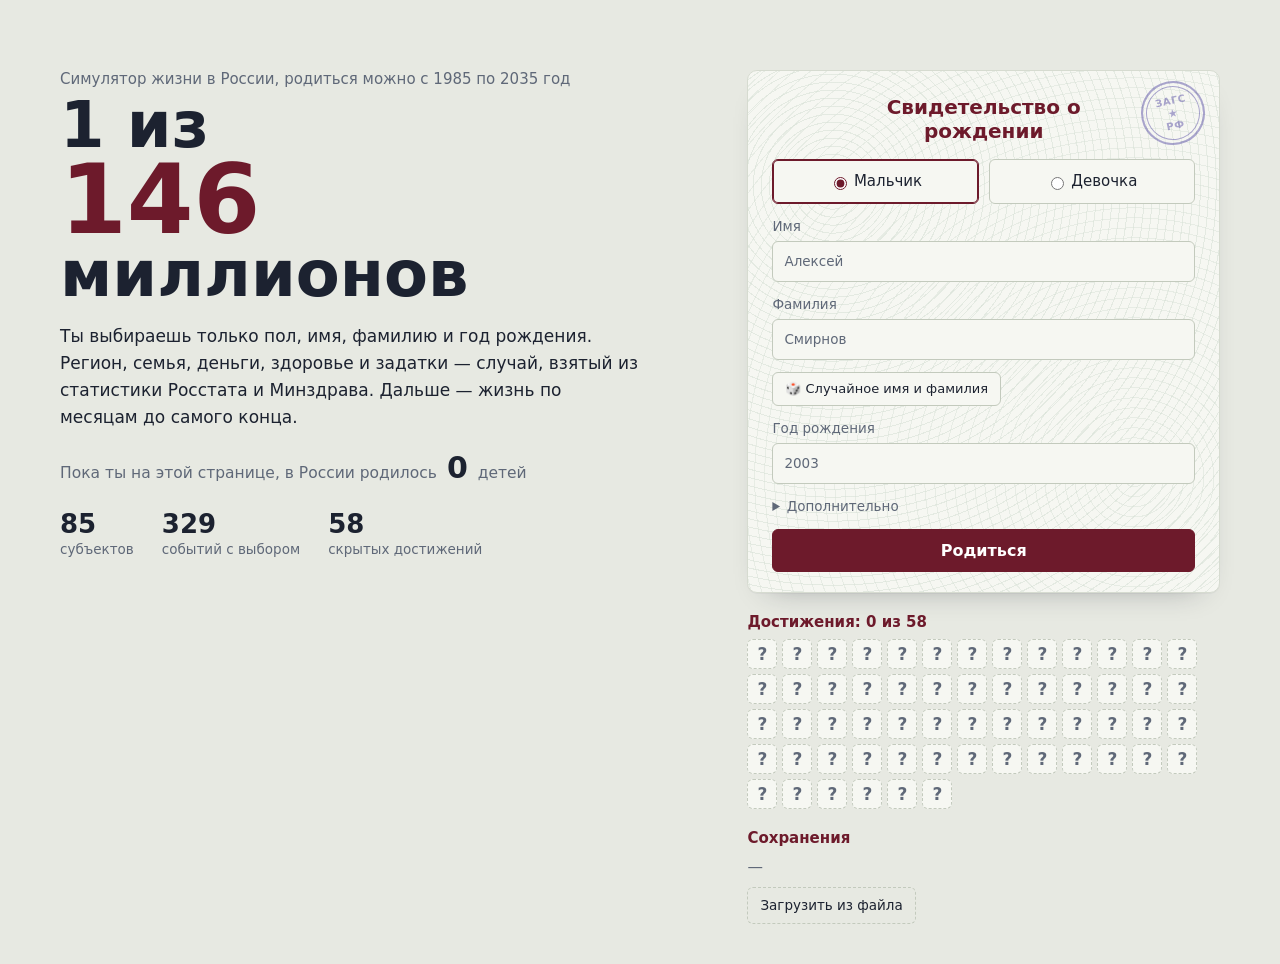
==== index.html @ ae1ee469 "1 из 146 миллионов — симулятор жизни в России Co-Authored-By: Claude Opus 5.5 <noreply@anthropic.com" ====
<!doctype html>
<html lang="ru">
<head>
<meta charset="utf-8">
<meta name="viewport" content="width=device-width, initial-scale=1">
<title>1 из 146 миллионов</title>
<link rel="stylesheet" href="css/style.css?v=18">
<link rel="icon" href="data:image/svg+xml,%3Csvg xmlns='http://www.w3.org/2000/svg' viewBox='0 0 64 64'%3E%3Ccircle cx='32' cy='32' r='30' fill='%23a3321f'/%3E%3Ctext x='32' y='44' font-family='Georgia,serif' font-size='34' font-weight='700' text-anchor='middle' fill='%23fbf8f2'%3E1%3C/text%3E%3C/svg%3E">
</head>
<body>
<main id="app">

<section id="setup" class="screen">
  <div class="hero">
    <div class="eyebrow">Симулятор жизни в России, родиться можно с 1985 по 2035 год</div>
    <h1>1 из <span>146</span> миллионов</h1>
    <p class="lead">Ты выбираешь только пол, имя, фамилию и год рождения. Регион, семья, деньги, здоровье и задатки — случай, взятый из статистики Росстата и Минздрава. Дальше — жизнь по месяцам до самого конца.</p>
    <div class="ticker">Пока ты на этой странице, в России родилось <b id="bornNow">0</b> <span id="bornWord">детей</span></div>
    <div class="facts">
      <div><b>85</b>субъектов</div>
      <div><b id="evCount">~150</b>событий с выбором</div>
      <div><b id="achTotal">?</b>скрытых достижений</div>
    </div>
  </div>
  <div>
    <div class="card cert">
      <div class="cert-title">Свидетельство о рождении</div>
      <form id="birthForm">
        <div class="row">
          <label><input type="radio" name="sex" value="m" checked> Мальчик</label>
          <label><input type="radio" name="sex" value="f"> Девочка</label>
        </div>
        <label>Имя <input id="fName" required maxlength="30" value="Алексей"></label>
        <label>Фамилия <input id="lName" required maxlength="40" value="Смирнов"></label>
        <button type="button" id="btnRandName" class="rand">🎲 Случайное имя и фамилия</button>
        <label>Год рождения <input id="bYear" type="number" min="1985" max="2035" value="2003" required></label>
        <details><summary>Дополнительно</summary>
          <label>Seed (число, для воспроизводимой жизни) <input id="seed" type="number" placeholder="случайный"></label>
        </details>
        <button type="submit" class="primary">Родиться</button>
      </form>
      <div class="stamp" aria-hidden="true"><span>ЗАГС</span><b>★</b><span>РФ</span></div>
    </div>
    <div class="saves-block">
      <h3 id="achHead">Достижения</h3>
      <div id="achLobby" class="ach-grid"></div>
    </div>
    <div class="saves-block">
      <h3>Сохранения</h3>
      <div id="saves" class="muted">—</div>
      <label class="filebtn">Загрузить из файла <input type="file" id="importFile" accept=".json"></label>
    </div>
  </div>
</section>

<section id="game" class="screen hidden">
  <header class="top">
    <div class="controls">
      <button id="btnPlay" title="Пауза / продолжить (пробел)">▶</button>
      <span class="speeds" id="speeds"></span>
      <span class="small muted ctl" id="spdNote">дней в секунду</span><span id="spy" hidden></span><span id="spyVal" hidden></span>
      <label class="small ctl" title="Клавиша A"><input type="checkbox" id="auto"> Автопилот</label>
      <label class="small ctl" title="Рутинные решения (врачи, отпуск, ГИБДД) принимаются сами, важные — спрашиваются"><input type="checkbox" id="minorAuto" checked> Мелочи — сами</label>
    </div>
    <div class="controls">
      <button id="btnStep" title="Один месяц">+1 месяц</button>
      <button id="btnAch" title="Достижения этой жизни">Достижения <b id="achN">0</b></button>
      <button id="btnFocus" title="Выбрать, чем заниматься, не дожидаясь дня рождения (F)">Сменить фокус</button>
      <button id="btnSave">Сохранить</button>
      <button id="btnExport">Экспорт</button>
      <button id="btnNew">Новая жизнь</button>
    </div>
  </header>
  <div class="layout">
    <aside class="passport" id="passport">
      <div class="pp-head"><span>Российская Федерация</span><span id="ppNo"></span></div>
      <div class="pp-body">
        <div class="pp-photo" id="ppPhoto"></div>
        <dl class="pp-fields" id="ppFields"></dl>
      </div>
      <div id="hName" class="pp-name"></div>
      <div id="hInfo" class="pp-now"></div>
      <div id="ppJob" class="pp-job"></div>
      <div id="bars" class="bars"></div>
      <div id="ppStamps" class="pp-stamps"></div>
    </aside>
    <div class="col log" id="log"></div>
    <div class="col side">
      <div class="panel"><h3 id="budgetTitle">Бюджет семьи (в месяц)</h3><div id="budget"></div></div>
      <div class="panel"><h3>Здоровье</h3><div id="health"></div></div>
      <details class="panel" id="leisurePanel" open><summary><h3>Свободное время</h3><span class="small muted" id="leisFree"></span></summary><div id="leisure"></div></details>
      <div class="panel"><h3>Семья</h3><div id="family"></div></div>
      <div class="panel"><h3>Учёба и занятия</h3><div id="edu"></div></div>
      <div class="panel"><h3>Характер</h3><div id="traits"></div></div>
    </div>
  </div>
</section>

<div id="roulette" class="roulette hidden" aria-live="polite">
  <div class="rl-card">
    <h2 id="rlTitle">Где ты родишься</h2>
    <div class="reels" id="reels"></div>
    <p class="rl-note" id="rlNote">Регион, город и семья выпадают с теми же шансами, что у настоящих детей, родившихся в этом году.</p>
    <div class="rl-actions"><button id="rlSkip">Пропустить</button><button id="rlGo" class="primary" disabled>Начать жизнь</button></div>
  </div>
</div>

<section id="report" class="screen hidden"></section>

<div id="toasts" class="toasts" aria-live="polite"></div>
<div id="modal" class="modal hidden"><div class="box" id="modalBox"></div></div>
</main>

<script src="js/core/rng.js"></script>
<script src="js/data/regions.js"></script>
<script src="js/data/subjects.js"></script>
<script src="js/data/people.js"></script>
<script src="js/data/demography.js"></script>
<script src="js/data/economy.js"></script>
<script src="js/data/history.js"></script>
<script src="js/data/medical.js"></script>
<script src="js/data/childhood.js"></script>
<script src="js/data/events.js"></script>
<script src="js/data/teen.js"></script>
<script src="js/data/events_teen.js"></script>
<script src="js/data/young.js"></script>
<script src="js/data/events_young.js"></script>
<script src="js/data/adult.js"></script>
<script src="js/data/events_adult.js"></script>
<script src="js/data/ownfamily.js"></script>
<script src="js/data/events_family.js"></script>
<script src="js/data/old.js"></script>
<script src="js/data/events_old.js"></script>
<script src="js/data/diseases.js"></script>
<script src="js/data/law.js"></script>
<script src="js/data/focuses.js"></script>
<script src="js/data/careers.js"></script>
<script src="js/data/politics.js"></script>
<script src="js/data/money.js"></script>
<script src="js/data/events_life.js"></script>
<script src="js/data/deathcauses.js"></script>
<script src="js/data/diseases_ext.js"></script>
<script src="js/data/ethnic.js"></script>
<script src="js/data/focuses_ext.js"></script>
<script src="js/data/sport.js"></script>
<script src="js/data/universities.js"></script>
<script src="js/data/elections.js"></script>
<script src="js/data/events_kin.js"></script>
<script src="js/data/events_careers.js"></script>
<script src="js/data/career_focuses.js"></script>
<script src="js/data/professions_ext.js"></script>
<script src="js/data/career_focus.js"></script>
<script src="js/data/ext_glue.js"></script>
<script src="js/data/leisure.js"></script>
<script src="js/data/era.js"></script>
<script src="js/data/fixes.js"></script>
<script src="js/sim/world.js"></script>
<script src="js/sim/mortality.js"></script>
<script src="js/sim/state.js"></script>
<script src="js/sim/birth.js"></script>
<script src="js/sim/economy.js"></script>
<script src="js/sim/health.js"></script>
<script src="js/sim/family.js"></script>
<script src="js/sim/childhood.js"></script>
<script src="js/sim/teen.js"></script>
<script src="js/sim/young.js"></script>
<script src="js/sim/adult.js"></script>
<script src="js/sim/ownfamily.js"></script>
<script src="js/sim/old.js"></script>
<script src="js/sim/law.js"></script>
<script src="js/sim/assets.js"></script>
<script src="js/sim/careers.js"></script>
<script src="js/sim/politics.js"></script>
<script src="js/sim/leisure.js"></script>
<script src="js/sim/achievements.js"></script>
<script src="js/sim/events.js"></script>
<script src="js/sim/engine.js"></script>
<script src="js/sim/report.js"></script>
<script src="js/ui/avatar.js"></script>
<script src="js/ui/ui.js"></script>
</body>
</html>
---- css/style.css ----
/* «Паспорт»: бордовая обложка, бумага с защитной сеткой, сине-чёрные чернила, фиолетовые печати.
   Шрифты системные (игра работает без интернета): Bahnschrift — заголовки и цифры, Segoe UI — текст. */
:root {
  --bg: #e7e9e2; --paper: #f6f7f2; --paper2: #eef1ea; --guil: #d5dfd4; --ink: #1c2230; --muted: #5f6878; --line: #d6dbd0; --line2: #c3cabd;
  --cover: #6d1a2b; --cover2: #8a2639; --stamp: #4b3f9e; --good: #2b6a4c; --bad: #b0302a; --news: #35588a; --gold: #9c7a24;
  --bar-bg: #dde2d8; --shadow: 0 1px 0 rgba(28, 34, 48, .04), 0 14px 30px -22px rgba(28, 34, 48, .45);
  --disp: "Bahnschrift", "DIN Alternate", "Avenir Next Condensed", "Arial Narrow", system-ui, sans-serif;
  --sans: "Segoe UI Variable Text", "Segoe UI", system-ui, -apple-system, "Helvetica Neue", Arial, sans-serif;
  --season: #6d1a2b;
}
@media (prefers-color-scheme: dark) {
  :root:not([data-theme="light"]) {
    --bg: #121118; --paper: #1c1b23; --paper2: #22212b; --guil: #2b2a36; --ink: #e9e8ef; --muted: #9c9aab; --line: #2f2e3a; --line2: #3d3c4b;
    --cover: #c4485f; --cover2: #d9637a; --stamp: #a597ff; --good: #7fcf9f; --bad: #f08a7e; --news: #9db8e6; --gold: #d8b45c; --bar-bg: #2b2a35;
    --shadow: 0 1px 0 rgba(0, 0, 0, .3), 0 16px 34px -20px rgba(0, 0, 0, .8);
  }
}
body[data-season="winter"] { --season: #4f7fa8; }
body[data-season="spring"] { --season: #4f8a4a; }
body[data-season="summer"] { --season: #b98a1f; }
body[data-season="autumn"] { --season: #a9522c; }

* { box-sizing: border-box; }
body { margin: 0; color: var(--ink); font: 15.5px/1.55 var(--sans); min-height: 100vh; background: var(--bg); }
/* защитная сетка, как на страницах паспорта */
.guil, .passport, .card.cert {
  background-color: var(--paper);
  background-image:
    repeating-radial-gradient(circle at 18% 22%, transparent 0 7px, color-mix(in srgb, var(--guil) 55%, transparent) 7px 8px),
    repeating-radial-gradient(circle at 82% 78%, transparent 0 9px, color-mix(in srgb, var(--guil) 45%, transparent) 9px 10px);
}
#app { position: relative; max-width: 1480px; margin: 0 auto; padding: 16px 16px 40px; }
h1, h2, h3 { font-family: var(--disp); font-weight: 600; letter-spacing: 0; }
h1 { font-size: clamp(36px, 6vw, 64px); line-height: .98; margin: 6px 0 14px; font-weight: 700; font-stretch: condensed; }
h2 { font-size: 24px; line-height: 1.15; }
h3 { font: 600 15px/1.2 var(--disp); color: var(--cover); margin: 0 0 8px; }
.muted { color: var(--muted); } .small { font-size: 13px; }
.hidden { display: none !important; }
button, input { font: inherit; color: inherit; }

/* кнопки: обычные — как поля анкеты, главная — цвета обложки */
button { background: var(--paper); border: 1px solid var(--line2); border-radius: 6px; padding: 7px 12px; cursor: pointer; transition: border-color .15s, background .15s; }
button:hover { border-color: var(--ink); }
button:active { transform: translateY(1px); }
button:focus-visible, input:focus-visible, select:focus-visible { outline: 2px solid var(--stamp); outline-offset: 2px; }
button.primary { background: var(--cover); color: #fff; border-color: var(--cover); padding: 11px 24px; font: 600 16px var(--disp); }
button.primary:hover { background: var(--cover2); }
button.on { background: var(--ink); color: var(--paper); border-color: var(--ink); }
button:disabled { opacity: .45; cursor: not-allowed; }
input[type=text], input:not([type]), input[type=number] { background: var(--paper); border: 1px solid var(--line2); border-radius: 6px; padding: 9px 11px; width: 100%; }
input:not([type=radio]):not([type=checkbox]):not([type=range]):focus { border-color: var(--stamp); outline: none; box-shadow: 0 0 0 3px color-mix(in srgb, var(--stamp) 18%, transparent); }
input[type=range], input[type=checkbox], input[type=radio] { accent-color: var(--cover); }

.screen { animation: screenIn .45s cubic-bezier(.2, .7, .2, 1) both; }
@keyframes screenIn { from { opacity: 0; transform: translateY(8px); } to { opacity: 1; transform: none; } }

/* ---------- старт ---------- */
#setup { display: grid; grid-template-columns: 1.15fr .85fr; gap: 48px; align-items: start; padding-top: 6vh; max-width: 1160px; margin: 0 auto; }
@media (max-width: 880px) { #setup { grid-template-columns: 1fr; gap: 22px; padding-top: 0; } }
.hero .eyebrow { font: 500 15px var(--disp); color: var(--muted); }
.hero h1 span { font-size: 1.5em; color: var(--cover); display: block; line-height: .9; font-variant-numeric: tabular-nums; }
.hero .lead { font-size: 17px; line-height: 1.6; max-width: 34em; }
.ticker { margin-top: 18px; display: flex; gap: 10px; align-items: baseline; flex-wrap: wrap; color: var(--muted); }
.ticker b { font: 600 30px var(--disp); color: var(--ink); font-variant-numeric: tabular-nums; }
.ticker b.tick { animation: tick .6s ease; }
@keyframes tick { 0% { color: var(--cover); } 100% { color: var(--ink); } }
.facts { display: flex; gap: 28px; margin-top: 24px; flex-wrap: wrap; }
.facts div { font-size: 13.5px; color: var(--muted); }
.facts div b { display: block; font: 600 26px var(--disp); color: var(--ink); }
.card { position: relative; border: 1px solid var(--line); border-radius: 10px; padding: 24px 24px 20px; box-shadow: var(--shadow); overflow: hidden; }
.card .cert-title { font: 600 20px var(--disp); color: var(--cover); text-align: center; margin-bottom: 16px; padding: 0 64px; }
/* печать ЗАГС: двойное кольцо в правом верхнем углу, не налезает на поля */
.stamp { position: absolute; right: 14px; top: 10px; width: 64px; height: 64px; border: 2px solid var(--stamp); border-radius: 50%; color: var(--stamp);
  display: flex; flex-direction: column; align-items: center; justify-content: center; gap: 0; transform: rotate(-12deg); opacity: .45; pointer-events: none;
  box-shadow: inset 0 0 0 3px var(--paper), inset 0 0 0 4px var(--stamp); font: 700 10px/1 var(--disp); letter-spacing: .06em; }
.stamp b { font-size: 11px; margin: 2px 0; }
button.rand { justify-self: start; font-size: 13px; padding: 6px 12px; }
#birthForm { display: grid; gap: 12px; position: relative; }
#birthForm label { display: grid; gap: 4px; font-size: 13.5px; color: var(--muted); }
.row { display: flex; gap: 10px; }
.row label { flex: 1; display: flex !important; gap: 8px; align-items: center; justify-content: center; padding: 10px; border: 1px solid var(--line2);
  border-radius: 6px; cursor: pointer; color: var(--ink) !important; font-size: 15px !important; background: var(--paper); }
.row label:has(input:checked) { border-color: var(--cover); box-shadow: inset 0 0 0 1px var(--cover); }
details summary { cursor: pointer; color: var(--muted); font-size: 13.5px; }
.saves-block { margin-top: 20px; }
#saves .m { display: flex; gap: 6px; align-items: center; flex-wrap: wrap; }
.filebtn input { display: none; }
.filebtn { display: inline-block; border: 1px dashed var(--line2); padding: 7px 12px; border-radius: 6px; cursor: pointer; margin-top: 8px; font-size: 13.5px; }
.filebtn:hover { border-color: var(--ink); }

/* ---------- рулетка рождения ---------- */
.roulette { position: fixed; inset: 0; z-index: 25; display: grid; place-items: center; padding: 16px; background: color-mix(in srgb, var(--bg) 70%, transparent); backdrop-filter: blur(6px); }
.rl-card { width: min(640px, 100%); background: var(--paper); border: 1px solid var(--line); border-radius: 12px; padding: 24px; box-shadow: 0 30px 80px -30px rgba(0, 0, 0, .5); border-top: 6px solid var(--cover); }
.rl-card h2 { margin: 0 0 14px; }
.reels { display: grid; gap: 8px; }
.reel { display: grid; grid-template-columns: 9em 1fr; align-items: center; gap: 12px; padding: 10px 14px; border: 1px solid var(--line2); border-radius: 8px; background: var(--paper2); overflow: hidden; }
.reel span { color: var(--muted); font-size: 13.5px; }
.reel b { font: 600 20px/1.2 var(--disp); white-space: nowrap; overflow: hidden; text-overflow: ellipsis; }
.reel.spin b { filter: blur(.6px); color: var(--muted); }
.reel.done { border-color: var(--stamp); }
.reel.done b { color: var(--ink); animation: land .35s cubic-bezier(.2, .9, .3, 1.4); }
@keyframes land { from { transform: translateY(-40%); opacity: .4; } to { transform: none; opacity: 1; } }
.rl-note { color: var(--muted); font-size: 13.5px; }
.rl-actions { display: flex; gap: 10px; justify-content: flex-end; }

/* ---------- игровой экран ---------- */
.top { display: flex; justify-content: space-between; gap: 10px 16px; flex-wrap: wrap; align-items: center; padding: 8px 10px; margin-bottom: 14px;
  border-radius: 10px; background: var(--paper); border: 1px solid var(--line); position: sticky; top: 8px; z-index: 5; box-shadow: var(--shadow); }
.controls { display: flex; gap: 6px; flex-wrap: wrap; align-items: center; }
.ctl { display: inline-flex; align-items: center; gap: 6px; padding: 0 6px; }
.ctl input[type=range] { width: 110px; }
.speeds { display: inline-flex; border: 1px solid var(--line2); border-radius: 6px; overflow: hidden; }
.speeds button { border: 0; border-radius: 0; padding: 6px 10px; background: transparent; font: 600 13px var(--disp); }
.speeds button + button { border-left: 1px solid var(--line); }
.speeds button:hover { background: var(--paper2); }
.speeds button.on { background: var(--ink); color: var(--paper); }
#btnPlay { width: 42px; height: 34px; font-size: 14px; background: var(--cover); color: #fff; border-color: var(--cover); }
#btnPlay.playing { background: var(--paper2); color: var(--ink); border-color: var(--line2); }

.layout { display: grid; grid-template-columns: 310px minmax(0, 1fr) 350px; gap: 14px; align-items: start; }
@media (max-width: 1240px) { .layout { grid-template-columns: 290px minmax(0, 1fr); } .side { grid-column: 1 / -1; grid-template-columns: repeat(auto-fit, minmax(280px, 1fr)); } }
@media (max-width: 780px) { .layout { grid-template-columns: 1fr; } }

/* паспорт: страница с фото и полями */
.passport { position: sticky; top: 72px; border: 1px solid var(--line); border-radius: 10px; padding: 0 16px 16px; box-shadow: var(--shadow); overflow: hidden; }
.pp-head { display: flex; justify-content: space-between; margin: 0 -16px 14px; padding: 9px 16px; background: var(--cover); color: #f6eadf; font: 600 14px var(--disp); }
.layout > * { min-width: 0; }
.pp-head { gap: 8px; flex-wrap: wrap; }
.pp-head span + span { font-variant-numeric: tabular-nums; opacity: .8; }
.pp-body { display: grid; grid-template-columns: 96px 1fr; gap: 12px; }
.pp-photo { width: 96px; height: 120px; border: 1px solid var(--line2); border-radius: 4px; background: var(--paper2); overflow: hidden; }
.pp-photo svg { width: 100%; height: 100%; display: block; }
.pp-fields { margin: 0; display: grid; gap: 4px; font-size: 13px; }
.pp-fields dt { color: var(--muted); font-size: 11.5px; line-height: 1.1; }
.pp-fields dd { margin: 0 0 2px; font: 600 14.5px/1.15 var(--disp); }
.pp-name { margin-top: 12px; font: 700 21px/1.1 var(--disp); padding-left: 10px; border-left: 4px solid var(--season); transition: border-color 1.2s; }
.pp-now { margin-top: 6px; font-size: 13.5px; color: var(--muted); }
.pp-now.flip { animation: flip .5s ease; }
@keyframes flip { from { opacity: .3; } to { opacity: 1; } }
.pp-job { margin: 8px 0 12px; font-size: 14px; }
.pp-job b { font-weight: 600; }
.pp-stamps { display: flex; flex-wrap: wrap; gap: 8px; margin-top: 12px; }
.pstamp { display: inline-block; border: 2px solid var(--stamp); color: var(--stamp); border-radius: 6px; padding: 3px 8px 2px; font: 600 11.5px/1.2 var(--disp);
  transform: rotate(var(--r, -3deg)); opacity: .85; background: color-mix(in srgb, var(--stamp) 6%, transparent); }
.pstamp.off { border-color: var(--bad); color: var(--bad); background: color-mix(in srgb, var(--bad) 6%, transparent); }
.pstamp.round { border-radius: 50%; padding: 10px 6px; text-align: center; width: 70px; }

/* шкалы */
.bars { display: grid; grid-template-columns: 1fr 1fr; gap: 10px 14px; }
.bar .lbl { display: flex; justify-content: space-between; align-items: baseline; font-size: 12.5px; color: var(--muted); margin-bottom: 3px; }
.bar .lbl b { font: 600 15px var(--disp); color: var(--ink); font-variant-numeric: tabular-nums; }
.bar .track { height: 6px; background: var(--bar-bg); border-radius: 3px; overflow: hidden; }
.bar .fill { height: 100%; transition: width .7s cubic-bezier(.2, .7, .2, 1), background .7s; background: var(--good); }
.bar[data-lv="mid"] .fill { background: var(--gold); }
.bar[data-lv="low"] .fill { background: var(--bad); }
.delta { font: 600 11px var(--disp); margin-left: 5px; animation: delta 1.6s ease forwards; }
.delta.up { color: var(--good); } .delta.down { color: var(--bad); }
@keyframes delta { 0% { opacity: 0; } 15% { opacity: 1; } 80% { opacity: 1; } 100% { opacity: 0; } }

/* лента жизни */
.log { background: var(--paper); border: 1px solid var(--line); border-radius: 10px; padding: 4px 18px; height: calc(100vh - 110px); min-height: 480px; overflow-y: auto;
  box-shadow: var(--shadow); scrollbar-width: thin; scrollbar-color: var(--line2) transparent; }
.log .e { position: relative; padding: 9px 0 9px 16px; border-bottom: 1px solid var(--line); font-size: 15px; max-width: 46em; }
.log .e::before { content: ""; position: absolute; left: 0; top: 16px; width: 7px; height: 7px; border-radius: 50%; background: var(--line2); }
.log .e.new { animation: entry .5s ease both; }
@keyframes entry { from { opacity: 0; background: color-mix(in srgb, var(--gold) 14%, transparent); } to { opacity: 1; background: transparent; } }
.log .d { display: block; color: var(--muted); font: 12px var(--disp); margin-bottom: 1px; font-variant-numeric: tabular-nums; }
.log .news { color: var(--news); }
.log .news::before { background: var(--news); border-radius: 1px; }
.log .bad::before, .log .death::before { background: var(--bad); }
.log .bad { color: var(--bad); }
.log .death { color: var(--bad); font-weight: 600; }
.log .good { color: var(--good); } .log .good::before { background: var(--good); }
.log .family::before { background: var(--cover); } .log .health::before { background: #6c8fb8; } .log .money::before { background: var(--gold); border-radius: 1px; }
.log .edu::before { background: var(--stamp); }
.log .choice { font-weight: 600; } .log .choice::before { background: var(--ink); width: 9px; height: 2px; border-radius: 0; top: 19px; }
.log .birthday { padding: 16px 0 6px; border-bottom: 0; color: var(--cover); font: 700 16px var(--disp); }
.log .birthday::before { display: none; }
.log .birthday .d { display: none; }
.log .birth { font-size: 15.5px; }
.log .end { font-weight: 600; }

/* боковые блоки */
.side { display: grid; gap: 12px; align-content: start; }
.panel { background: var(--paper); border: 1px solid var(--line); border-radius: 10px; padding: 13px 15px; font-size: 14px; box-shadow: var(--shadow); }
.panel table { width: 100%; border-collapse: collapse; }
.panel td { padding: 2px 0; } .panel td.r { text-align: right; white-space: nowrap; font: 14px var(--disp); font-variant-numeric: tabular-nums; }
.panel .sep td { border-top: 1px solid var(--line); font-weight: 600; padding-top: 5px; }
.panel .acts { display: flex; gap: 6px; flex-wrap: wrap; margin-top: 8px; }
.panel .acts button { font-size: 13px; padding: 5px 10px; }
.m { margin-bottom: 6px; }
.tag { display: inline-block; font-size: 12px; border: 1px solid var(--line2); border-radius: 4px; padding: 0 6px; margin-left: 6px; color: var(--muted); background: var(--paper2); }
.tag.bad { color: var(--bad); border-color: color-mix(in srgb, var(--bad) 45%, transparent); background: color-mix(in srgb, var(--bad) 7%, transparent); }

/* окно решения */
.modal { position: fixed; inset: 0; background: rgba(18, 16, 24, .45); backdrop-filter: blur(3px); display: flex; align-items: center; justify-content: center;
  padding: 16px; z-index: 20; animation: fadeIn .2s ease both; }
@keyframes fadeIn { from { opacity: 0; } to { opacity: 1; } }
.modal .box { background: var(--paper); border-radius: 12px; max-width: 600px; width: 100%; padding: 22px 22px 18px; max-height: 90vh; overflow-y: auto;
  border: 1px solid var(--line); border-top: 6px solid var(--cover); box-shadow: 0 30px 80px -30px rgba(0, 0, 0, .55); animation: pop .3s cubic-bezier(.2, .9, .3, 1.15) both; }
@keyframes pop { from { opacity: 0; transform: translateY(12px); } to { opacity: 1; transform: none; } }
.modal .box h2 { margin: 2px 0 8px; } .modal .box > p { font-size: 16.5px; line-height: 1.6; }
.opts { display: grid; gap: 8px; margin-top: 14px; }
.opts button { text-align: left; padding: 11px 14px; border-radius: 8px; }
.opts button:hover:not(:disabled) { border-color: var(--stamp); background: color-mix(in srgb, var(--stamp) 6%, var(--paper)); }
.opts button small { display: block; color: var(--muted); font-size: 13px; margin-top: 2px; }
.m.mem { display: flex; align-items: center; flex-wrap: wrap; gap: 0 4px; }
.ava { width: 26px; height: 32px; border-radius: 4px; overflow: hidden; flex: none; margin-right: 6px; border: 1px solid var(--line); background: var(--paper2); }
.ava svg { width: 100%; height: 100%; display: block; }
/* достижения */
.toasts { position: fixed; right: 16px; bottom: 16px; z-index: 40; display: grid; gap: 8px; width: min(340px, calc(100vw - 32px)); pointer-events: none; }
.toast { display: flex; gap: 12px; align-items: center; background: var(--paper); border: 2px solid var(--stamp); border-radius: 10px; padding: 10px 14px;
  box-shadow: 0 18px 40px -18px rgba(0, 0, 0, .6); animation: toastIn .45s cubic-bezier(.2, .9, .3, 1.2) both; }
.toast.dark { border-color: var(--bad); }
.toast.out { animation: toastOut .45s ease forwards; }
.toast i { font-style: normal; font-size: 28px; }
.toast small { display: block; color: var(--stamp); font: 600 12px var(--disp); }
.toast.dark small { color: var(--bad); }
.toast b { display: block; font: 700 16px var(--disp); }
.toast span { display: block; font-size: 12.5px; color: var(--muted); }
@keyframes toastIn { from { opacity: 0; transform: translateX(30px) rotate(2deg); } to { opacity: 1; transform: none; } }
@keyframes toastOut { to { opacity: 0; transform: translateY(10px); } }
.ach-list { display: grid; gap: 8px; margin-top: 10px; }
.ach-item { display: flex; gap: 12px; align-items: center; border: 1px solid var(--line2); border-radius: 8px; padding: 8px 12px; }
.ach-item.dark { border-color: color-mix(in srgb, var(--bad) 45%, transparent); }
.ach-item i { font-style: normal; font-size: 24px; }
.ach-item b { display: block; font: 600 15px var(--disp); }
.ach-item span, .ach-item small { display: block; font-size: 12.5px; color: var(--muted); }
.ach-hidden { display: flex; flex-wrap: wrap; gap: 4px; margin-top: 10px; }
.ach-hidden span, .ach-tile { width: 30px; height: 30px; display: grid; place-items: center; border-radius: 6px; border: 1px dashed var(--line2); color: var(--muted); font: 600 14px var(--disp); }
.ach-grid { display: flex; flex-wrap: wrap; gap: 5px; }
.ach-tile { border-style: solid; border-color: var(--stamp); font-size: 17px; cursor: help; background: var(--paper); }
.ach-tile.locked { border-style: dashed; border-color: var(--line2); cursor: default; }
.ach-tile.dark { border-color: var(--bad); }
.log .ach { color: var(--stamp); font-weight: 600; }
.log .ach::before { background: var(--stamp); }
details.panel > summary { list-style: none; cursor: pointer; display: flex; align-items: baseline; justify-content: space-between; gap: 8px; }
details.panel > summary::-webkit-details-marker { display: none; }
details.panel > summary h3 { margin: 0 0 8px; }
details.panel > summary h3::after { content: " ▾"; color: var(--muted); }
details.panel:not([open]) > summary h3::after { content: " ▸"; }
details.panel:not([open]) > summary h3 { margin: 0; }
.leis { display: flex; flex-wrap: wrap; gap: 6px; }
.leis button { font-size: 13px; padding: 5px 9px; border-radius: 999px; }
.leis button .muted { font-size: 12px; }
.log .holiday { color: var(--gold); }
.log .holiday::before { background: var(--gold); border-radius: 1px; }
.log .leisure { color: var(--muted); }
details.more { margin-top: 10px; }
details.more summary { cursor: pointer; color: var(--stamp); font: 600 15px var(--disp); padding: 6px 0; }
.opts button kbd { font: 600 12px var(--disp); color: var(--muted); border: 1px solid var(--line2); border-radius: 4px; padding: 0 5px; margin-right: 8px; }

/* смерть */
.fx { position: fixed; inset: 0; z-index: 30; display: grid; place-items: center; text-align: center; background: #0f0e13; color: #e8e6ee; animation: fxIn 1.2s ease both; padding: 20px; }
.fx .n { font: 700 clamp(28px, 5vw, 48px)/1.1 var(--disp); animation: rise 1.4s .4s ease both; }
.fx .y { font: 500 18px var(--disp); color: #a8a5b6; margin-top: 10px; animation: rise 1.4s .9s ease both; font-variant-numeric: tabular-nums; }
.fx .c { font-size: 16px; color: #c8c5d4; margin-top: 18px; animation: rise 1.4s 1.4s ease both; }
.fx .candle { width: 6px; height: 22px; margin: 0 auto 18px; border-radius: 3px; background: #e8e6ee; position: relative; animation: rise 1s ease both; }
.fx .candle::before { content: ""; position: absolute; left: -3px; top: -16px; width: 12px; height: 16px; border-radius: 50% 50% 40% 40%;
  background: radial-gradient(circle at 50% 70%, #ffd27a, #f08a2c 60%, transparent 70%); animation: flame 1.2s ease-in-out infinite alternate; }
@keyframes flame { from { transform: scale(1) rotate(-2deg); opacity: .9; } to { transform: scale(1.12) rotate(2deg); opacity: 1; } }
@keyframes fxIn { from { opacity: 0; } to { opacity: 1; } }
@keyframes rise { from { opacity: 0; transform: translateY(8px); } to { opacity: 1; transform: none; } }

/* отчёт */
#report { background: var(--paper); border: 1px solid var(--line); border-top: 6px solid var(--cover); border-radius: 10px; padding: 24px 26px; box-shadow: var(--shadow); max-width: 1200px; margin: 0 auto; }
#report > p:first-of-type { font-size: 18px; color: var(--muted); }
#report .big { font: 600 22px var(--disp); }
#report .grid { display: grid; grid-template-columns: repeat(auto-fit, minmax(270px, 1fr)); gap: 18px 26px; margin-top: 16px; }
#report ul { padding-left: 18px; margin: 0 0 10px; } #report li { margin-bottom: 3px; }
#report li::marker { color: var(--cover); }
.epitaph { font-size: 20px; line-height: 1.4; margin: 6px 0 4px; font-style: italic; }
.badges { display: flex; flex-wrap: wrap; gap: 8px; margin: 12px 0 8px; }
.badge { display: inline-flex; align-items: center; gap: 6px; padding: 4px 10px 3px 8px; border-radius: 6px; font: 600 13.5px var(--disp); color: var(--stamp);
  border: 2px solid var(--stamp); transform: rotate(var(--r, -1.5deg)); animation: badgeIn .45s cubic-bezier(.2, .9, .3, 1.3) both; }
.badge:nth-child(even) { --r: 1.5deg; }
.badge i { font-style: normal; font-size: 15px; }
.badge.dark { color: var(--bad); border-color: var(--bad); }
@keyframes badgeIn { from { opacity: 0; transform: scale(1.4) rotate(-8deg); } to { opacity: 1; } }
canvas { width: 100%; max-width: 100%; margin-top: 10px; background: var(--paper2); border-radius: 8px; }

@media (prefers-reduced-motion: reduce) {
  *, *::before, *::after { animation-duration: .01ms !important; animation-iteration-count: 1 !important; transition-duration: .01ms !important; }
}
@media (max-width: 780px) {
  .top { position: static; }
  .passport { position: static; }
  .log { height: 62vh; min-height: 0; }
  #report { padding: 16px; }
  .modal .box { padding: 18px 16px 14px; }
  .reel { grid-template-columns: 1fr; gap: 2px; }
}
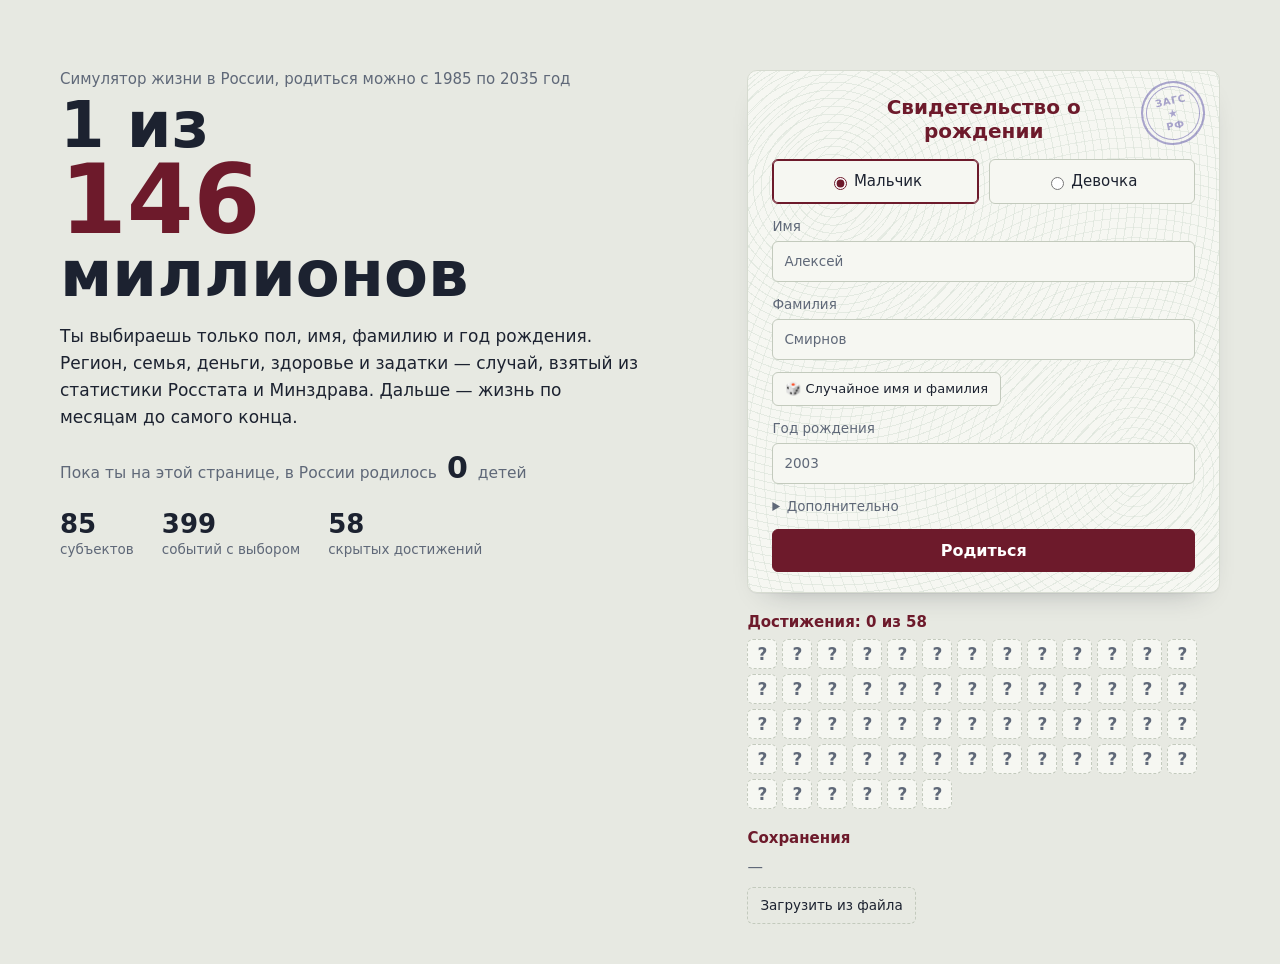
==== commit f67cfbff: "Характер, связи, цепочки последствий, тяжёлая взрослая жизнь, регионы, эмиграция - Черты характера (" ====
--- a/index.html
+++ b/index.html
@@ -4,7 +4,7 @@
 <meta charset="utf-8">
 <meta name="viewport" content="width=device-width, initial-scale=1">
 <title>1 из 146 миллионов</title>
-<link rel="stylesheet" href="css/style.css?v=18">
+<link rel="stylesheet" href="css/style.css?v=19">
 <link rel="icon" href="data:image/svg+xml,%3Csvg xmlns='http://www.w3.org/2000/svg' viewBox='0 0 64 64'%3E%3Ccircle cx='32' cy='32' r='30' fill='%23a3321f'/%3E%3Ctext x='32' y='44' font-family='Georgia,serif' font-size='34' font-weight='700' text-anchor='middle' fill='%23fbf8f2'%3E1%3C/text%3E%3C/svg%3E">
 </head>
 <body>
@@ -92,6 +92,7 @@
       <div class="panel"><h3>Семья</h3><div id="family"></div></div>
       <div class="panel"><h3>Учёба и занятия</h3><div id="edu"></div></div>
       <div class="panel"><h3>Характер</h3><div id="traits"></div></div>
+      <div class="panel" id="tiesPanel"><h3>Связи</h3><div id="ties"></div></div>
     </div>
   </div>
 </section>
@@ -152,8 +153,13 @@
 <script src="js/data/career_focus.js"></script>
 <script src="js/data/ext_glue.js"></script>
 <script src="js/data/leisure.js"></script>
+<script src="js/data/events_addiction.js"></script>
+<script src="js/data/events_chains.js"></script>
+<script src="js/data/events_hard.js"></script>
+<script src="js/data/events_regions.js"></script>
 <script src="js/data/era.js"></script>
 <script src="js/data/fixes.js"></script>
+<script src="js/data/emigration.js"></script>
 <script src="js/sim/world.js"></script>
 <script src="js/sim/mortality.js"></script>
 <script src="js/sim/state.js"></script>
@@ -170,6 +176,11 @@
 <script src="js/sim/law.js"></script>
 <script src="js/sim/assets.js"></script>
 <script src="js/sim/careers.js"></script>
+<script src="js/sim/character.js"></script>
+<script src="js/sim/social.js"></script>
+<script src="js/sim/chains.js"></script>
+<script src="js/sim/hardship.js"></script>
+<script src="js/sim/emigration.js"></script>
 <script src="js/sim/politics.js"></script>
 <script src="js/sim/leisure.js"></script>
 <script src="js/sim/achievements.js"></script>
--- a/css/style.css
+++ b/css/style.css
@@ -270,6 +270,9 @@
 #report ul { padding-left: 18px; margin: 0 0 10px; } #report li { margin-bottom: 3px; }
 #report li::marker { color: var(--cover); }
 .epitaph { font-size: 20px; line-height: 1.4; margin: 6px 0 4px; font-style: italic; }
+.sociology { border-left: 3px solid var(--cover); padding: 4px 0 4px 14px; margin: 10px 0 14px; }
+.sociology h3 { margin-top: 0; }
+.sociology li { margin: 4px 0; line-height: 1.45; }
 .badges { display: flex; flex-wrap: wrap; gap: 8px; margin: 12px 0 8px; }
 .badge { display: inline-flex; align-items: center; gap: 6px; padding: 4px 10px 3px 8px; border-radius: 6px; font: 600 13.5px var(--disp); color: var(--stamp);
   border: 2px solid var(--stamp); transform: rotate(var(--r, -1.5deg)); animation: badgeIn .45s cubic-bezier(.2, .9, .3, 1.3) both; }
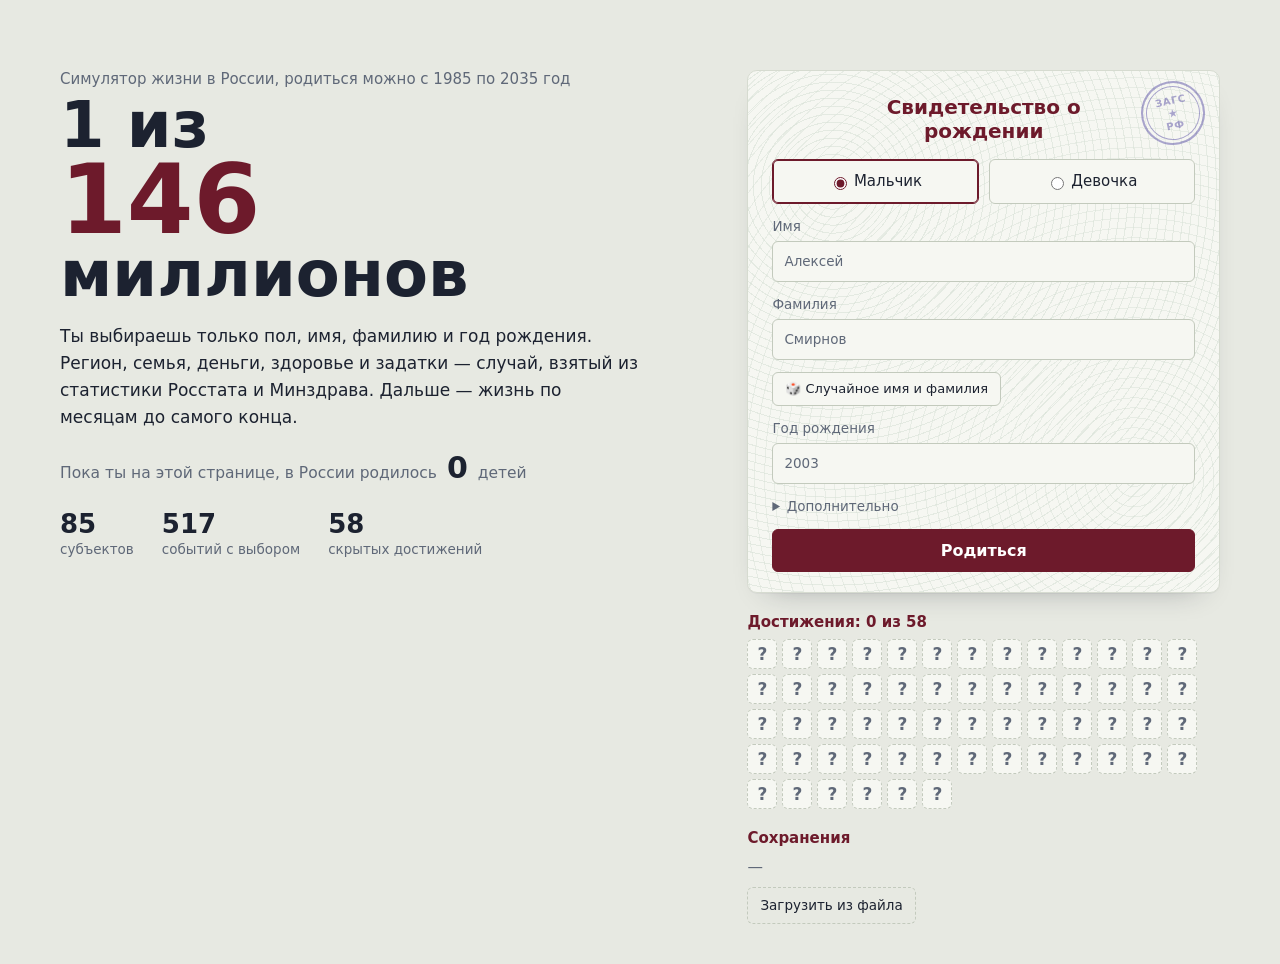
==== commit e0a8c342: "Этап 11: связи как долги, 27 цепочек, эмиграция, женская линия, человечный автопилот - Связи-обязате" ====
--- a/index.html
+++ b/index.html
@@ -155,8 +155,13 @@
 <script src="js/data/leisure.js"></script>
 <script src="js/data/events_addiction.js"></script>
 <script src="js/data/events_chains.js"></script>
+<script src="js/data/events_favors.js"></script>
+<script src="js/data/events_chains2.js"></script>
+<script src="js/data/events_women.js"></script>
 <script src="js/data/events_hard.js"></script>
 <script src="js/data/events_regions.js"></script>
+<script src="js/data/events_regions2.js"></script>
+<script src="js/data/events_quiet.js"></script>
 <script src="js/data/era.js"></script>
 <script src="js/data/fixes.js"></script>
 <script src="js/data/emigration.js"></script>
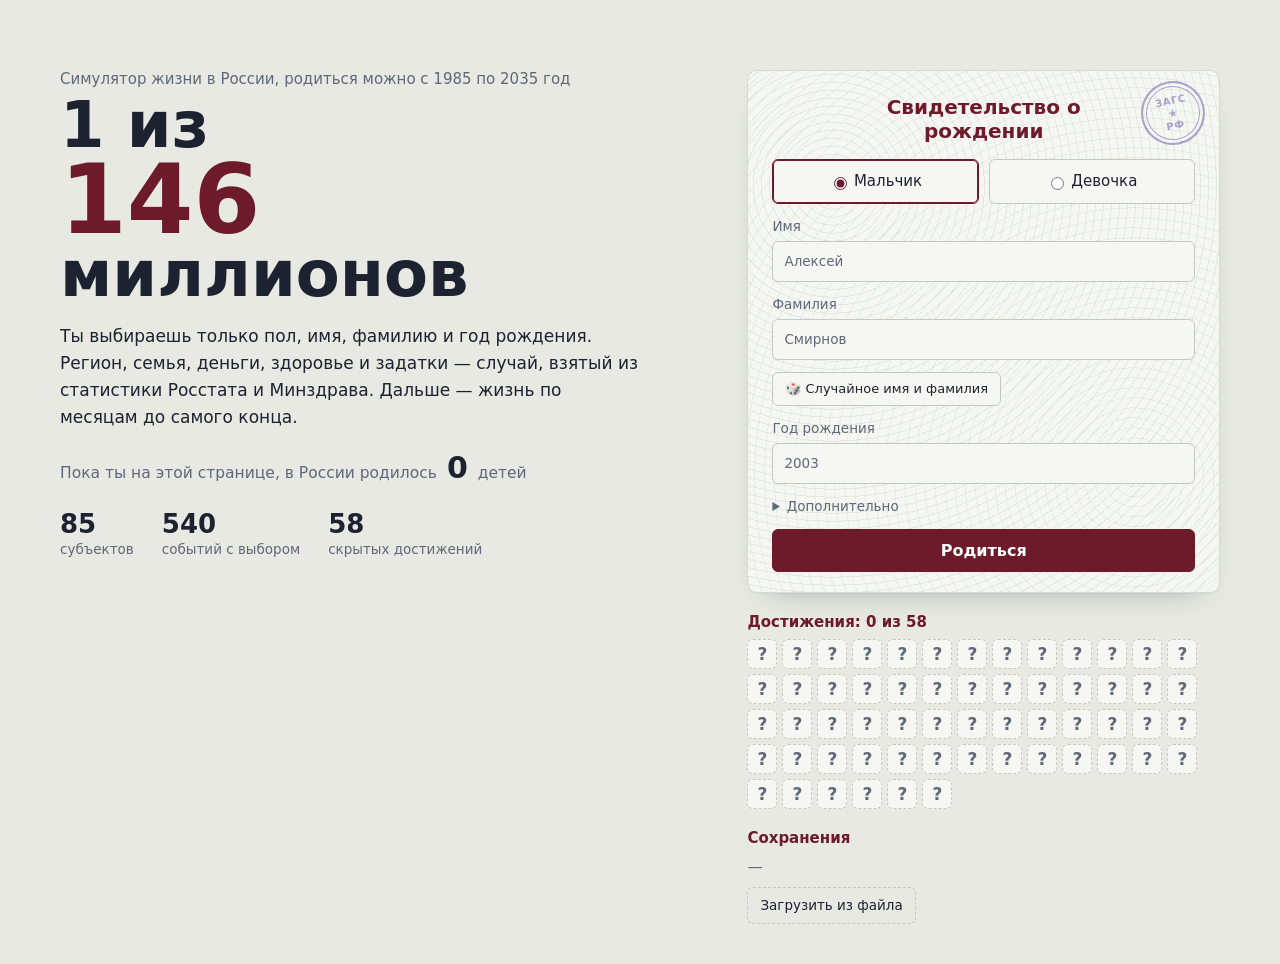
==== commit a64514eb: "Этап 12: плакат «Служба по контракту», дата конца СВО, видимые цепочки, калибровка - СВО: своя дата " ====
--- a/index.html
+++ b/index.html
@@ -4,7 +4,7 @@
 <meta charset="utf-8">
 <meta name="viewport" content="width=device-width, initial-scale=1">
 <title>1 из 146 миллионов</title>
-<link rel="stylesheet" href="css/style.css?v=19">
+<link rel="stylesheet" href="css/style.css?v=23">
 <link rel="icon" href="data:image/svg+xml,%3Csvg xmlns='http://www.w3.org/2000/svg' viewBox='0 0 64 64'%3E%3Ccircle cx='32' cy='32' r='30' fill='%23a3321f'/%3E%3Ctext x='32' y='44' font-family='Georgia,serif' font-size='34' font-weight='700' text-anchor='middle' fill='%23fbf8f2'%3E1%3C/text%3E%3C/svg%3E">
 </head>
 <body>
@@ -72,6 +72,7 @@
     </div>
   </header>
   <div class="layout">
+    <div class="pp-col">
     <aside class="passport" id="passport">
       <div class="pp-head"><span>Российская Федерация</span><span id="ppNo"></span></div>
       <div class="pp-body">
@@ -84,6 +85,8 @@
       <div id="bars" class="bars"></div>
       <div id="ppStamps" class="pp-stamps"></div>
     </aside>
+    <button type="button" id="svoPoster" class="svo-poster" hidden aria-label="Плакат «Служба по контракту»"></button>
+    </div>
     <div class="col log" id="log"></div>
     <div class="col side">
       <div class="panel"><h3 id="budgetTitle">Бюджет семьи (в месяц)</h3><div id="budget"></div></div>
@@ -112,87 +115,90 @@
 <div id="modal" class="modal hidden"><div class="box" id="modalBox"></div></div>
 </main>
 
-<script src="js/core/rng.js"></script>
-<script src="js/data/regions.js"></script>
-<script src="js/data/subjects.js"></script>
-<script src="js/data/people.js"></script>
-<script src="js/data/demography.js"></script>
-<script src="js/data/economy.js"></script>
-<script src="js/data/history.js"></script>
-<script src="js/data/medical.js"></script>
-<script src="js/data/childhood.js"></script>
-<script src="js/data/events.js"></script>
-<script src="js/data/teen.js"></script>
-<script src="js/data/events_teen.js"></script>
-<script src="js/data/young.js"></script>
-<script src="js/data/events_young.js"></script>
-<script src="js/data/adult.js"></script>
-<script src="js/data/events_adult.js"></script>
-<script src="js/data/ownfamily.js"></script>
-<script src="js/data/events_family.js"></script>
-<script src="js/data/old.js"></script>
-<script src="js/data/events_old.js"></script>
-<script src="js/data/diseases.js"></script>
-<script src="js/data/law.js"></script>
-<script src="js/data/focuses.js"></script>
-<script src="js/data/careers.js"></script>
-<script src="js/data/politics.js"></script>
-<script src="js/data/money.js"></script>
-<script src="js/data/events_life.js"></script>
-<script src="js/data/deathcauses.js"></script>
-<script src="js/data/diseases_ext.js"></script>
-<script src="js/data/ethnic.js"></script>
-<script src="js/data/focuses_ext.js"></script>
-<script src="js/data/sport.js"></script>
-<script src="js/data/universities.js"></script>
-<script src="js/data/elections.js"></script>
-<script src="js/data/events_kin.js"></script>
-<script src="js/data/events_careers.js"></script>
-<script src="js/data/career_focuses.js"></script>
-<script src="js/data/professions_ext.js"></script>
-<script src="js/data/career_focus.js"></script>
-<script src="js/data/ext_glue.js"></script>
-<script src="js/data/leisure.js"></script>
-<script src="js/data/events_addiction.js"></script>
-<script src="js/data/events_chains.js"></script>
-<script src="js/data/events_favors.js"></script>
-<script src="js/data/events_chains2.js"></script>
-<script src="js/data/events_women.js"></script>
-<script src="js/data/events_hard.js"></script>
-<script src="js/data/events_regions.js"></script>
-<script src="js/data/events_regions2.js"></script>
-<script src="js/data/events_quiet.js"></script>
-<script src="js/data/era.js"></script>
-<script src="js/data/fixes.js"></script>
-<script src="js/data/emigration.js"></script>
-<script src="js/sim/world.js"></script>
-<script src="js/sim/mortality.js"></script>
-<script src="js/sim/state.js"></script>
-<script src="js/sim/birth.js"></script>
-<script src="js/sim/economy.js"></script>
-<script src="js/sim/health.js"></script>
-<script src="js/sim/family.js"></script>
-<script src="js/sim/childhood.js"></script>
-<script src="js/sim/teen.js"></script>
-<script src="js/sim/young.js"></script>
-<script src="js/sim/adult.js"></script>
-<script src="js/sim/ownfamily.js"></script>
-<script src="js/sim/old.js"></script>
-<script src="js/sim/law.js"></script>
-<script src="js/sim/assets.js"></script>
-<script src="js/sim/careers.js"></script>
-<script src="js/sim/character.js"></script>
-<script src="js/sim/social.js"></script>
-<script src="js/sim/chains.js"></script>
-<script src="js/sim/hardship.js"></script>
-<script src="js/sim/emigration.js"></script>
-<script src="js/sim/politics.js"></script>
-<script src="js/sim/leisure.js"></script>
-<script src="js/sim/achievements.js"></script>
-<script src="js/sim/events.js"></script>
-<script src="js/sim/engine.js"></script>
-<script src="js/sim/report.js"></script>
-<script src="js/ui/avatar.js"></script>
-<script src="js/ui/ui.js"></script>
+<script src="js/core/rng.js?v=12"></script>
+<script src="js/data/regions.js?v=12"></script>
+<script src="js/data/subjects.js?v=12"></script>
+<script src="js/data/people.js?v=12"></script>
+<script src="js/data/demography.js?v=12"></script>
+<script src="js/data/economy.js?v=12"></script>
+<script src="js/data/history.js?v=12"></script>
+<script src="js/data/medical.js?v=12"></script>
+<script src="js/data/childhood.js?v=12"></script>
+<script src="js/data/events.js?v=12"></script>
+<script src="js/data/teen.js?v=12"></script>
+<script src="js/data/events_teen.js?v=12"></script>
+<script src="js/data/young.js?v=12"></script>
+<script src="js/data/events_young.js?v=12"></script>
+<script src="js/data/adult.js?v=12"></script>
+<script src="js/data/events_adult.js?v=12"></script>
+<script src="js/data/ownfamily.js?v=12"></script>
+<script src="js/data/events_family.js?v=12"></script>
+<script src="js/data/old.js?v=12"></script>
+<script src="js/data/events_old.js?v=12"></script>
+<script src="js/data/diseases.js?v=12"></script>
+<script src="js/data/law.js?v=12"></script>
+<script src="js/data/focuses.js?v=12"></script>
+<script src="js/data/careers.js?v=12"></script>
+<script src="js/data/politics.js?v=12"></script>
+<script src="js/data/money.js?v=12"></script>
+<script src="js/data/events_life.js?v=12"></script>
+<script src="js/data/deathcauses.js?v=12"></script>
+<script src="js/data/diseases_ext.js?v=12"></script>
+<script src="js/data/ethnic.js?v=12"></script>
+<script src="js/data/focuses_ext.js?v=12"></script>
+<script src="js/data/sport.js?v=12"></script>
+<script src="js/data/universities.js?v=12"></script>
+<script src="js/data/elections.js?v=12"></script>
+<script src="js/data/events_kin.js?v=12"></script>
+<script src="js/data/events_careers.js?v=12"></script>
+<script src="js/data/career_focuses.js?v=12"></script>
+<script src="js/data/professions_ext.js?v=12"></script>
+<script src="js/data/career_focus.js?v=12"></script>
+<script src="js/data/ext_glue.js?v=12"></script>
+<script src="js/data/leisure.js?v=12"></script>
+<script src="js/data/events_addiction.js?v=12"></script>
+<script src="js/data/events_chains.js?v=12"></script>
+<script src="js/data/events_favors.js?v=12"></script>
+<script src="js/data/events_chains2.js?v=12"></script>
+<script src="js/data/events_women.js?v=12"></script>
+<script src="js/data/events_hard.js?v=12"></script>
+<script src="js/data/events_regions.js?v=12"></script>
+<script src="js/data/events_regions2.js?v=12"></script>
+<script src="js/data/events_quiet.js?v=12"></script>
+<script src="js/data/events_svo.js?v=12"></script>
+<script src="js/data/events_midlife.js?v=12"></script>
+<script src="js/data/era.js?v=12"></script>
+<script src="js/data/fixes.js?v=12"></script>
+<script src="js/data/emigration.js?v=12"></script>
+<script src="js/sim/world.js?v=12"></script>
+<script src="js/sim/mortality.js?v=12"></script>
+<script src="js/sim/state.js?v=12"></script>
+<script src="js/sim/birth.js?v=12"></script>
+<script src="js/sim/economy.js?v=12"></script>
+<script src="js/sim/health.js?v=12"></script>
+<script src="js/sim/family.js?v=12"></script>
+<script src="js/sim/childhood.js?v=12"></script>
+<script src="js/sim/teen.js?v=12"></script>
+<script src="js/sim/young.js?v=12"></script>
+<script src="js/sim/adult.js?v=12"></script>
+<script src="js/sim/ownfamily.js?v=12"></script>
+<script src="js/sim/old.js?v=12"></script>
+<script src="js/sim/law.js?v=12"></script>
+<script src="js/sim/assets.js?v=12"></script>
+<script src="js/sim/careers.js?v=12"></script>
+<script src="js/sim/character.js?v=12"></script>
+<script src="js/sim/social.js?v=12"></script>
+<script src="js/sim/chains.js?v=12"></script>
+<script src="js/sim/hardship.js?v=12"></script>
+<script src="js/sim/emigration.js?v=12"></script>
+<script src="js/sim/svo.js?v=12"></script>
+<script src="js/sim/politics.js?v=12"></script>
+<script src="js/sim/leisure.js?v=12"></script>
+<script src="js/sim/achievements.js?v=12"></script>
+<script src="js/sim/events.js?v=12"></script>
+<script src="js/sim/engine.js?v=12"></script>
+<script src="js/sim/report.js?v=12"></script>
+<script src="js/ui/avatar.js?v=12"></script>
+<script src="js/ui/ui.js?v=12"></script>
 </body>
 </html>
--- a/css/style.css
+++ b/css/style.css
@@ -122,7 +122,8 @@
 @media (max-width: 780px) { .layout { grid-template-columns: 1fr; } }
 
 /* паспорт: страница с фото и полями */
-.passport { position: sticky; top: 72px; border: 1px solid var(--line); border-radius: 10px; padding: 0 16px 16px; box-shadow: var(--shadow); overflow: hidden; }
+.pp-col { position: sticky; top: 72px; display: flex; flex-direction: column; gap: 10px; }
+.passport { position: relative; top: 0; border: 1px solid var(--line); border-radius: 10px; padding: 0 16px 16px; box-shadow: var(--shadow); overflow: hidden; }
 .pp-head { display: flex; justify-content: space-between; margin: 0 -16px 14px; padding: 9px 16px; background: var(--cover); color: #f6eadf; font: 600 14px var(--disp); }
 .layout > * { min-width: 0; }
 .pp-head { gap: 8px; flex-wrap: wrap; }
@@ -287,9 +288,36 @@
 }
 @media (max-width: 780px) {
   .top { position: static; }
-  .passport { position: static; }
+  .passport, .pp-col { position: static; }
   .log { height: 62vh; min-height: 0; }
   #report { padding: 16px; }
   .modal .box { padding: 18px 16px 14px; }
   .reel { grid-template-columns: 1fr; gap: 2px; }
 }
+
+/* плакат «Служба по контракту» под паспортом (висит, пока идёт СВО) */
+.svo-poster { position: relative; display: grid; grid-template-columns: 24% 1fr; padding: 0; border-radius: 8px; border: 1px solid #c9d6ea; background: #eef5ff;
+  color: #1131b8; font-family: var(--disp); text-align: right; cursor: default; overflow: hidden; box-shadow: 0 2px 8px rgba(0, 0, 0, .25); transform-origin: top center; }
+.svo-poster.clickable { cursor: pointer; }
+.svo-poster.clickable:hover { filter: brightness(1.04); transform: translateY(-1px); }
+.svo-poster:disabled { opacity: 1; }
+.svo-poster .sp-flag { grid-row: 1; grid-column: 1; background: linear-gradient(118deg, #ffffff 0 34%, #2b52c7 34% 64%, #d42a2a 64% 100%); }
+.svo-poster .sp-top { grid-row: 1; grid-column: 2; display: flex; flex-direction: column; align-items: flex-end; padding: 10px 12px 8px; }
+.svo-poster .sp-sum { font: 800 27px/1 var(--disp); letter-spacing: -.5px; color: #1131b8; white-space: nowrap; }
+.svo-poster .sp-g { font: 800 16px/1.1 var(--disp); text-transform: uppercase; color: #1131b8; }
+.svo-poster .sp-sub { font-size: 11.5px; line-height: 1.25; color: #1d3fbf; margin-top: 2px; }
+.svo-poster .sp-band { grid-column: 1 / -1; display: flex; align-items: center; justify-content: space-between; gap: 8px; padding: 7px 12px; background: #121a33; }
+.svo-poster .sp-call { text-align: left; font: 800 12.5px/1.15 var(--disp); text-transform: uppercase; color: #fff; }
+.svo-poster .sp-call::first-line { color: #fff; }
+.svo-poster .sp-tel { font: 800 21px/1 var(--disp); color: #ff5a4f; white-space: nowrap; }
+.svo-poster .sp-hint { grid-column: 1 / -1; font-size: 10.5px; color: #4b5563; text-align: center; padding: 3px 6px 4px; background: #e3ecf8; }
+.svo-poster.torn { animation: svo-tear 1.5s ease-in forwards; pointer-events: none; }
+@keyframes svo-tear {
+  0% { clip-path: polygon(0 0, 100% 0, 100% 100%, 0 100%); transform: rotate(0); opacity: 1; }
+  35% { clip-path: polygon(0 0, 55% 0, 48% 40%, 60% 70%, 52% 100%, 0 100%); transform: rotate(-3deg); }
+  70% { clip-path: polygon(0 0, 30% 0, 22% 45%, 34% 100%, 0 100%); transform: rotate(-8deg) translateY(10px); opacity: .8; }
+  100% { clip-path: polygon(0 0, 8% 0, 4% 60%, 0 100%); transform: rotate(-14deg) translateY(40px); opacity: 0; }
+}
+@media (prefers-reduced-motion: reduce) { .svo-poster.torn { animation-duration: .01s; } }
+@media (max-height: 820px) { .pp-col { position: static; } }
+.e.chain { border-left: 3px solid var(--cover); padding-left: 8px; font-style: italic; }
